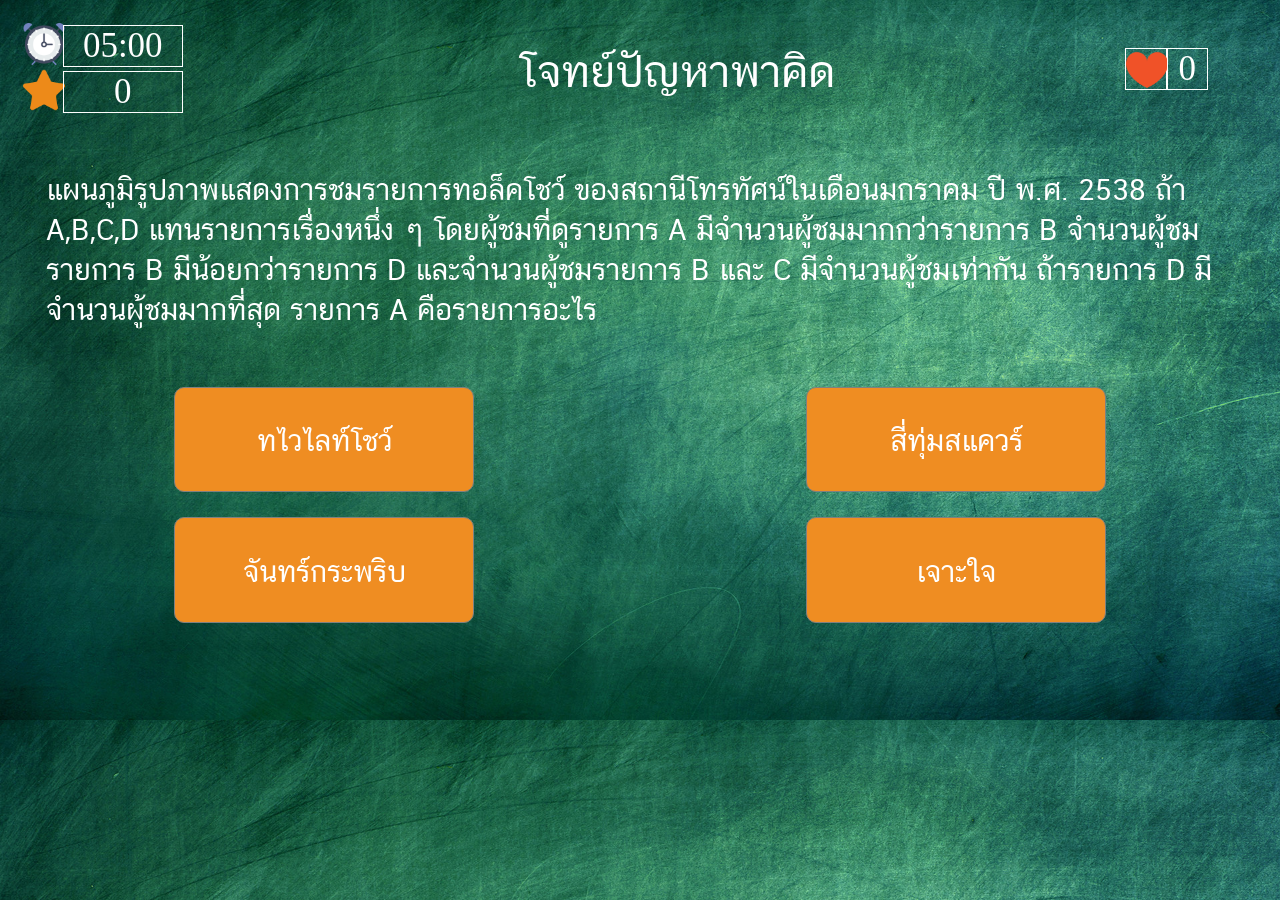
==== Question.html @ bd46302d "mockupUI finish" ====
<!DOCTYPE html>
<html lang="en">

<head>
    <meta charset="UTF-8">
    <meta name="viewport" content="width=device-width, initial-scale=1.0">
    <meta http-equiv="X-UA-Compatible" content="ie=edge">
    <title>Question</title>
    <link href="./resource/css/questionStyle.css" type="text/css" rel="stylesheet">
    <script src="./controQuestion.js"></script>
</head>

<body>
    <div class="columns">
        <div class="column is-2" style="padding:15px">
            <div class="columns">
                <div class="column is-1">
                    <img src="./resource/clock.png" alt="Smiley face" height="42" width="42">
                </div>
                <div class="column is-3 box borderBox">
                    <label id="timeGame" class="font is-2"> 5:00 </label>
                </div>
            </div>
            <div class="columns">
                <div class="column is-1">
                    <img src="./resource/star.png" alt="Smiley face" height="42" width="42">
                </div>
                <div class="column is-3 box borderBox">
                    <label class="font is-2"> 0 </label>
                </div>
            </div>
        </div>
        <div class="column is-4 fontStyle">
            <lable style="margin-left: 26%" class="font is-4"> โจทย์ปัญหาพาคิด</lable>
        </div>
        <div class="column is-1" style="margin-left: 11%">
            <div class="columns">
                <div class="column is-2 box borderBox">
                    <img src="./resource/heart.png" alt="Smiley face" height="42" width="42">
                </div>
                <div class="column is-2 box borderBox">
                    <label class="font is-2"> 0 </label>
                </div>
            </div>
        </div>
    </div>
    <div class="columns">
        <div class="fontStyle question">
            <center>
                <img style="display:none" src="./resource/04.PNG" alt="Smiley face" height="240" width="500">
            </center>
            <lable class="font is-3" class="h2 is-1"> แผนภูมิรูปภาพแสดงการชมรายการทอล็คโชว์
                ของสถานีโทรทัศน์ในเดือนมกราคม ปี พ.ศ. 2538
                ถ้า A,B,C,D แทนรายการเรื่องหนึ่ง ๆ โดยผู้ชมที่ดูรายการ A มีจำนวนผู้ชมมากกว่ารายการ B
                จำนวนผู้ชมรายการ B มีน้อยกว่ารายการ D
                และจำนวนผู้ชมรายการ B และ C มีจำนวนผู้ชมเท่ากัน ถ้ารายการ D มีจำนวนผู้ชมมากที่สุด
                รายการ A คือรายการอะไร</lable>
            <p id="demo"></p>
        </div>
    </div>
    <div class="columns fontStyle">
        <div class="column is-4">
            <center>
                <button class="button is-round is-orange"> ทไวไลท์โชว์</button><br><br>
                <button class="button is-round is-orange"> จันทร์กระพริบ</button>
            </center>
        </div>
        <div class="column is-4">
            <center>
                <button class="button is-round is-orange"> สี่ทุ่มสแควร์</button><br><br>
                <button class="button is-round is-orange"> เจาะใจ</button>
            </center>
        </div>
    </div>
</body>

</html>
---- resource/css/questionStyle.css ----
body{
    background-image: url("../QuestionBackground.jpg");
    background-size: 100%
}
@font-face {
    font-family: 'cs_chatthairegular';
    src: url('cschatthai-webfont.woff2') format('woff2'),
         url('cschatthai-webfont.woff') format('woff');
    font-weight: normal;
    font-style: normal;

}
.columns {
    display: flex;
    align-items: center;
}

.column {
    width: 100%;
}

.column.is-1 {
    flex: none;
    width: 12.5%;
}

.column.is-2 {
    flex: none;
    width: 25%;
}

.column.is-3 {
    flex: none;
    width: 37.5%;
}

.column.is-4 {
    flex: none;
    width: 50%;
}

.column.is-5 {
    flex: none;
    width: 62.5%;
}

.column.is-6 {
    flex: none;
    width: 75%;
}

.column.is-7 {
    flex: none;
    width: 87.5%;
}

.column.is-8 {
    flex: none;
    width: 100%;
}
.font.is-1{
    color : white;
    font-size: 30px;
}
.font.is-2{
    color : white;
    font-size: 35px;
}
.font.is-3{
    color : white;
    font-size: 40px;
}
.font.is-4{
    color : white;
    font-size: 60px;
}
.borderBox{
    border-style: solid;
    border-color:white;
    border-width:1px;
}
.box{
    height: 40px;
    width: 40px;
    text-align:center;
}
.question{
    padding:3%
}
.button {
    display: inline-block;
    box-sizing: border-box;
    padding: 5%;
    margin: .3rem;
    overflow: hidden;
    cursor: pointer;
    border: 1px solid gray;
    background-color: white;
    
    font: 400 40px Arial;
    font-family: 'cs_chatthairegular', sans-serif;
    text-align: center;
    text-overflow: ellipsis;

    text-decoration: none;

    width: 300px;
}
.button.is-round {
    border-radius: 10px;
}
.fontStyle{
    font-family: 'cs_chatthairegular', sans-serif;
    
}

.is-orange {
    background-color: #ef8d22 !important;
    color: white !important;
}
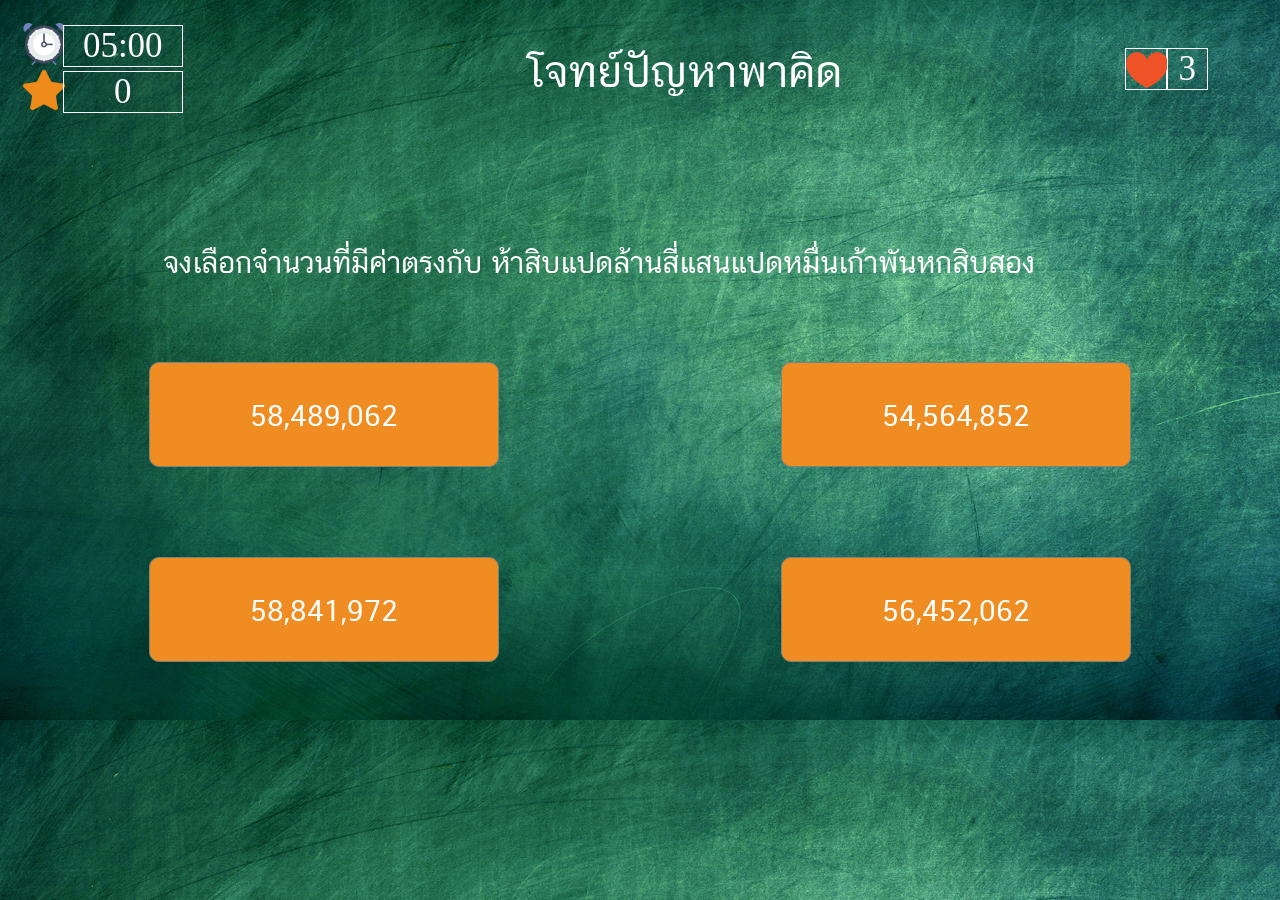
==== commit 3229b9fd: "add contro page function game" ====
--- a/Question.html
+++ b/Question.html
@@ -7,7 +7,7 @@
     <meta http-equiv="X-UA-Compatible" content="ie=edge">
     <title>Question</title>
     <link href="./resource/css/questionStyle.css" type="text/css" rel="stylesheet">
-    <script src="./controQuestion.js"></script>
+
 </head>
 
 <body>
@@ -18,7 +18,7 @@
                     <img src="./resource/clock.png" alt="Smiley face" height="42" width="42">
                 </div>
                 <div class="column is-3 box borderBox">
-                    <label id="timeGame" class="font is-2"> 5:00 </label>
+                    <label id="timeGame" class="font is-2"> 05:00 </label>
                 </div>
             </div>
             <div class="columns">
@@ -26,12 +26,12 @@
                     <img src="./resource/star.png" alt="Smiley face" height="42" width="42">
                 </div>
                 <div class="column is-3 box borderBox">
-                    <label class="font is-2"> 0 </label>
+                    <label id="GameScore" class="font is-2"> 0 </label>
                 </div>
             </div>
         </div>
         <div class="column is-4 fontStyle">
-            <lable style="margin-left: 26%" class="font is-4"> โจทย์ปัญหาพาคิด</lable>
+            <lable style="margin-left: 27%" class="font is-4"> โจทย์ปัญหาพาคิด</lable>
         </div>
         <div class="column is-1" style="margin-left: 11%">
             <div class="columns">
@@ -39,39 +39,39 @@
                     <img src="./resource/heart.png" alt="Smiley face" height="42" width="42">
                 </div>
                 <div class="column is-2 box borderBox">
-                    <label class="font is-2"> 0 </label>
+                    <label id="GameHeart" class="font is-2"> 3 </label>
                 </div>
             </div>
         </div>
     </div>
-    <div class="columns">
-        <div class="fontStyle question">
+    <div class="columns center " style="margin-top:2%">
+        <div class="column is-7 fontStyle question center">
             <center>
-                <img style="display:none" src="./resource/04.PNG" alt="Smiley face" height="240" width="500">
-            </center>
-            <lable class="font is-3" class="h2 is-1"> แผนภูมิรูปภาพแสดงการชมรายการทอล็คโชว์
-                ของสถานีโทรทัศน์ในเดือนมกราคม ปี พ.ศ. 2538
-                ถ้า A,B,C,D แทนรายการเรื่องหนึ่ง ๆ โดยผู้ชมที่ดูรายการ A มีจำนวนผู้ชมมากกว่ารายการ B
-                จำนวนผู้ชมรายการ B มีน้อยกว่ารายการ D
-                และจำนวนผู้ชมรายการ B และ C มีจำนวนผู้ชมเท่ากัน ถ้ารายการ D มีจำนวนผู้ชมมากที่สุด
-                รายการ A คือรายการอะไร</lable>
-            <p id="demo"></p>
+                <img id="imgGame" class="deplay-none" src="./resource/04.PNG" alt="Smiley face" height="360"
+                    width="650"><br><br><br>
+            <lable id="proposition" class="font is-3"> </lable>
+        </center>
         </div>
     </div>
-    <div class="columns fontStyle">
+    <div class="columns fontStyle" style="margin-top:3%">
         <div class="column is-4">
             <center>
-                <button class="button is-round is-orange"> ทไวไลท์โชว์</button><br><br>
-                <button class="button is-round is-orange"> จันทร์กระพริบ</button>
+                <button id="choice1" class="button is-round is-orange" value="choice1" onclick="selectAns(this.value)">
+                </button><br><br><br><br><br><br>
+                <button id="choice2" class="button is-round is-orange" value="choice2" onclick="selectAns(this.value)">
+                </button>
             </center>
         </div>
         <div class="column is-4">
             <center>
-                <button class="button is-round is-orange"> สี่ทุ่มสแควร์</button><br><br>
-                <button class="button is-round is-orange"> เจาะใจ</button>
+                <button id="choice3" class="button is-round is-orange" value="choice3" onclick="selectAns(this.value)">
+                </button><br><br><br><br><br><br>
+                <button id="choice4" class="button is-round is-orange" value="choice4" onclick="selectAns(this.value)">
+                </button>
             </center>
         </div>
     </div>
 </body>
+<script src="./resource/js/controQuestion.js"></script>
 
 </html>
--- a/resource/css/questionStyle.css
+++ b/resource/css/questionStyle.css
@@ -105,7 +105,7 @@
 
     text-decoration: none;
 
-    width: 300px;
+    width: 350px;
 }
 .button.is-round {
     border-radius: 10px;
@@ -114,8 +114,13 @@
     font-family: 'cs_chatthairegular', sans-serif;
     
 }
-
+div.center{
+    align-items: center;
+}
 .is-orange {
     background-color: #ef8d22 !important;
     color: white !important;
+}
+.deplay-none{
+   display:none
 }
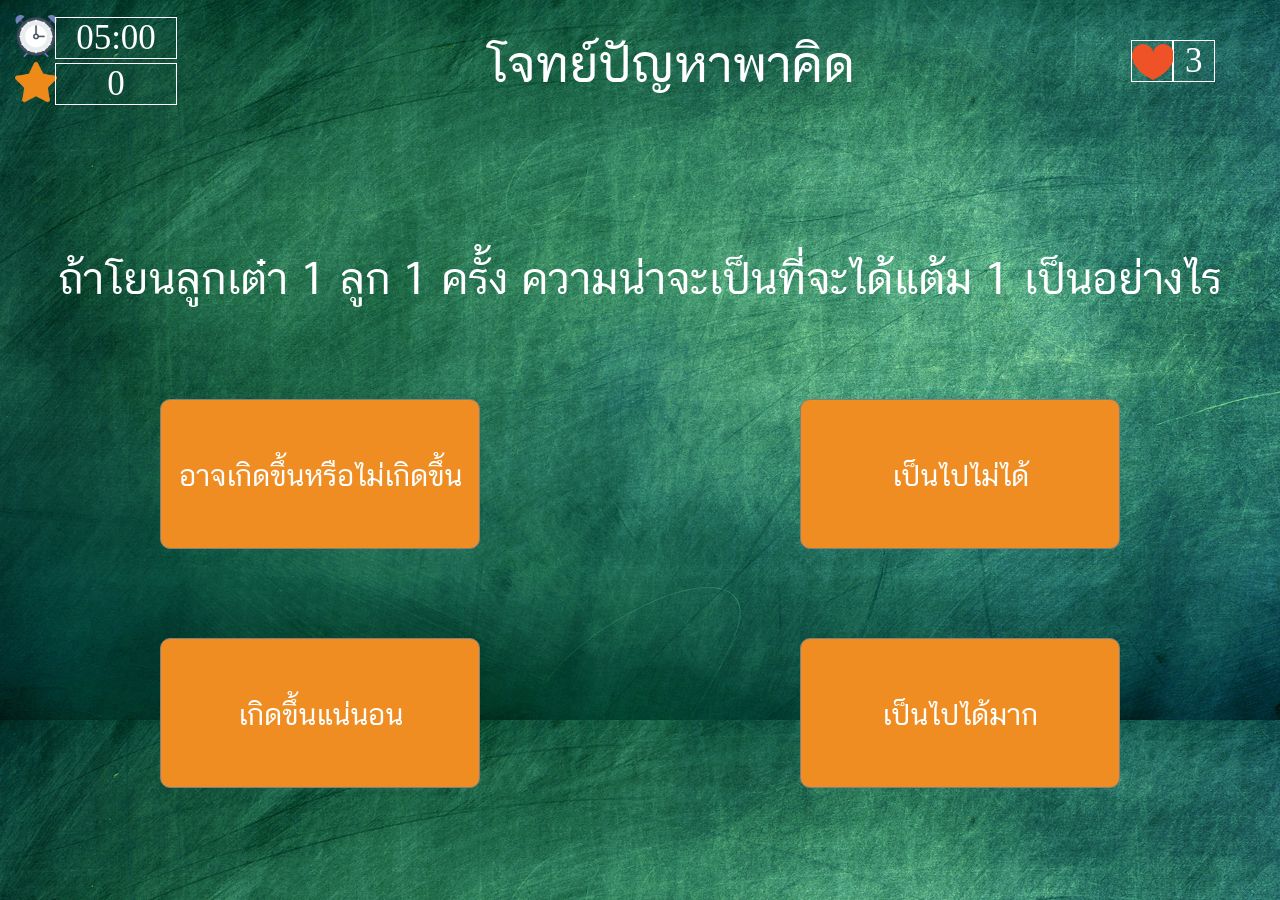
==== commit 070655fc: "finish gameQuestion ,edit Question random number" ====
--- a/Question.html
+++ b/Question.html
@@ -11,67 +11,141 @@
 </head>
 
 <body>
-    <div class="columns">
-        <div class="column is-2" style="padding:15px">
-            <div class="columns">
-                <div class="column is-1">
-                    <img src="./resource/clock.png" alt="Smiley face" height="42" width="42">
+
+    <!---mainGame-->
+    <div id="mainGame">
+        <div class="columns">
+            <div class="column is-2" style="padding:15px">
+                <div class="columns">
+                    <div class="column is-1">
+                        <img src="./resource/clock.png" alt="Smiley face" height="42" width="42">
+                    </div>
+                    <div class="column is-3 box borderBox">
+                        <label id="timeGame" class="font is-2"> 05:00 </label>
+                    </div>
                 </div>
-                <div class="column is-3 box borderBox">
-                    <label id="timeGame" class="font is-2"> 05:00 </label>
+                <div class="columns">
+                    <div class="column is-1">
+                        <img src="./resource/star.png" alt="Smiley face" height="42" width="42">
+                    </div>
+                    <div class="column is-3 box borderBox">
+                        <label id="GameScore" class="font is-2"> 0 </label>
+                    </div>
                 </div>
             </div>
-            <div class="columns">
-                <div class="column is-1">
-                    <img src="./resource/star.png" alt="Smiley face" height="42" width="42">
-                </div>
-                <div class="column is-3 box borderBox">
-                    <label id="GameScore" class="font is-2"> 0 </label>
+            <div class="column is-4 fontStyle">
+                <center>
+                    <lable class="font is-4"> โจทย์ปัญหาพาคิด</lable>
+                </center>
+                <!---style="margin-left: 23%"-->
+            </div>
+            <div class="column is-1" style="margin-left: 11%">
+                <div class="columns">
+                    <div class="column is-2 box borderBox">
+                        <img src="./resource/heart.png" alt="Smiley face" height="42" width="42">
+                    </div>
+                    <div class="column is-2 box borderBox">
+                        <label id="GameHeart" class="font is-2"> 3 </label>
+                    </div>
                 </div>
             </div>
         </div>
-        <div class="column is-4 fontStyle">
-            <lable style="margin-left: 27%" class="font is-4"> โจทย์ปัญหาพาคิด</lable>
+        <div class="columns" style="margin-top:2%">
+            <div class="column fontStyle question center">
+                <center>
+                    <img id="imgGame" class="deplay-none" src="./resource/04.PNG" alt="Smiley face" height="360"
+                        width="650"><br><br><br>
+                    <lable id="proposition" class="font is-3"> </lable>
+                </center>
+            </div>
         </div>
-        <div class="column is-1" style="margin-left: 11%">
-            <div class="columns">
-                <div class="column is-2 box borderBox">
-                    <img src="./resource/heart.png" alt="Smiley face" height="42" width="42">
-                </div>
-                <div class="column is-2 box borderBox">
-                    <label id="GameHeart" class="font is-2"> 3 </label>
-                </div>
+        <div class="columns fontStyle" style="margin-top:3%">
+            <div class="column is-4">
+                <center>
+                    <button id="choice1" class="button is-round is-orange" value="choice1"
+                        onclick="selectAns(this.value)">
+                    </button><br><br><br><br><br><br>
+                    <button id="choice2" class="button is-round is-orange" value="choice2"
+                        onclick="selectAns(this.value)">
+                    </button>
+                </center>
+            </div>
+            <div class="column is-4">
+                <center>
+                    <button id="choice3" class="button is-1 is-round is-orange" value="choice3"
+                        onclick="selectAns(this.value)">
+                    </button><br><br><br><br><br><br>
+                    <button id="choice4" class="button is-1 is-round is-orange" value="choice4"
+                        onclick="selectAns(this.value)">
+                    </button>
+                </center>
             </div>
         </div>
     </div>
-    <div class="columns center " style="margin-top:2%">
-        <div class="column is-7 fontStyle question center">
-            <center>
-                <img id="imgGame" class="deplay-none" src="./resource/04.PNG" alt="Smiley face" height="360"
-                    width="650"><br><br><br>
-            <lable id="proposition" class="font is-3"> </lable>
+
+    <!---ENDGAME-->
+    <div id="endGame" class="deplay-none">
+        <div class="columns">
+            <div class="column">
+                <center>
+                    <img src="./resource/game-over.png">
+                </center>
+            </div>
+        </div>
+        <br>
+        <center>
+            <label id="scoreEndGame" class="font is-3"> </label>
         </center>
+        <br>
+        <br>
+        <br>
+        <br>
+        <div class="columns">
+            <div class="column">
+                <center>
+                    <button id="choice4" class="button is-2 is-round is-orange" onclick="playQuestion()">
+                        เล่นอีก</button>
+                    <button id="choice4" class="button is-2 is-round is-orange" onclick="">
+                        กลับหน้าหลัก</button>
+                </center>
+            </div>
         </div>
     </div>
-    <div class="columns fontStyle" style="margin-top:3%">
-        <div class="column is-4">
-            <center>
-                <button id="choice1" class="button is-round is-orange" value="choice1" onclick="selectAns(this.value)">
-                </button><br><br><br><br><br><br>
-                <button id="choice2" class="button is-round is-orange" value="choice2" onclick="selectAns(this.value)">
-                </button>
-            </center>
+
+    <!--sorceGame-->
+    <div id="scoreGame" class="deplay-none">
+        <br>
+        <br>
+        <br>
+        <br>
+        <br>
+        <div class="columns">
+            <div class="column">
+                <center>
+                    <img src="./resource/award.png" width=200px>
+                    <label class="fontStyle font is-4"> You Win</label>
+                </center>
+            </div>
         </div>
-        <div class="column is-4">
-            <center>
-                <button id="choice3" class="button is-round is-orange" value="choice3" onclick="selectAns(this.value)">
-                </button><br><br><br><br><br><br>
-                <button id="choice4" class="button is-round is-orange" value="choice4" onclick="selectAns(this.value)">
-                </button>
-            </center>
+        <br>
+        <center>
+            <label id="scoreScoreGame" class="font is-3"> </label>
+        </center>
+        <br>
+        <div class="columns">
+            <div class="column">
+                <center>
+                    <button id="choice4" class="button is-2 is-round is-orange" onclick="playQuestion()">
+                        เล่นอีก</button>
+                    <button id="choice4" class="button is-2 is-round is-orange" onclick="">
+                        กลับหน้าหลัก</button>
+                </center>
+            </div>
         </div>
     </div>
+
 </body>
-<script src="./resource/js/controQuestion.js"></script>
+<script src="./resource/js/controQuestion.js">
+</script>
 
 </html>
--- a/resource/css/questionStyle.css
+++ b/resource/css/questionStyle.css
@@ -1,7 +1,9 @@
 
 body{
     background-image: url("../QuestionBackground.jpg");
-    background-size: 100%
+    background-size: 100%;
+    margin:auto;
+    padding:0;
 }
 @font-face {
     font-family: 'cs_chatthairegular';
@@ -69,11 +71,15 @@
 }
 .font.is-3{
     color : white;
-    font-size: 40px;
+    font-size: 60px;
 }
 .font.is-4{
     color : white;
-    font-size: 60px;
+    font-size: 70px;
+}
+.font.is-5{
+    color : white;
+    font-size: 1500px;
 }
 .borderBox{
     border-style: solid;
@@ -86,12 +92,11 @@
     text-align:center;
 }
 .question{
-    padding:3%
+    padding: 50px
 }
 .button {
     display: inline-block;
     box-sizing: border-box;
-    padding: 5%;
     margin: .3rem;
     overflow: hidden;
     cursor: pointer;
@@ -104,8 +109,16 @@
     text-overflow: ellipsis;
 
     text-decoration: none;
-
-    width: 350px;
+    height: 150px;
+    width: 320px;
+}
+.button.is-1{
+    height: 150px;
+    width: 320px;
+}
+.button.is-2{
+    height: 80px;
+    width: 200px;
 }
 .button.is-round {
     border-radius: 10px;
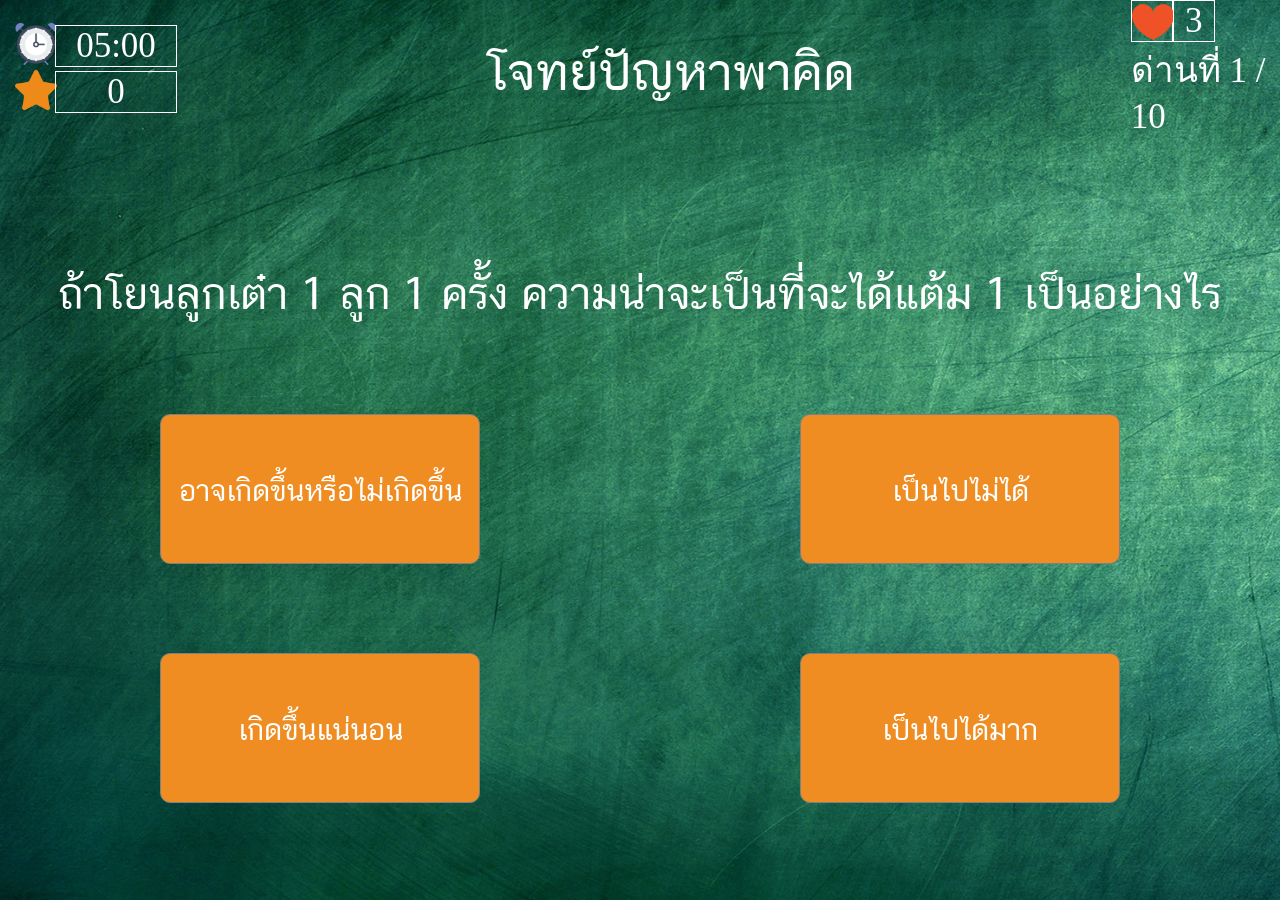
==== commit 74acedfe: "add text levelGame" ====
--- a/Question.html
+++ b/Question.html
@@ -46,6 +46,11 @@
                     </div>
                     <div class="column is-2 box borderBox">
                         <label id="GameHeart" class="font is-2"> 3 </label>
+                    </div>
+                </div>
+                <div class="columns">
+                    <div>
+                        <label id="levelGame" class="font is-2"> ด่านที่ 1 / 10 </label>
                     </div>
                 </div>
             </div>
--- a/resource/css/questionStyle.css
+++ b/resource/css/questionStyle.css
@@ -1,7 +1,8 @@
 
 body{
     background-image: url("../QuestionBackground.jpg");
-    background-size: 100%;
+    background-size: 130%;
+    background-repeat: no-repeat;
     margin:auto;
     padding:0;
 }
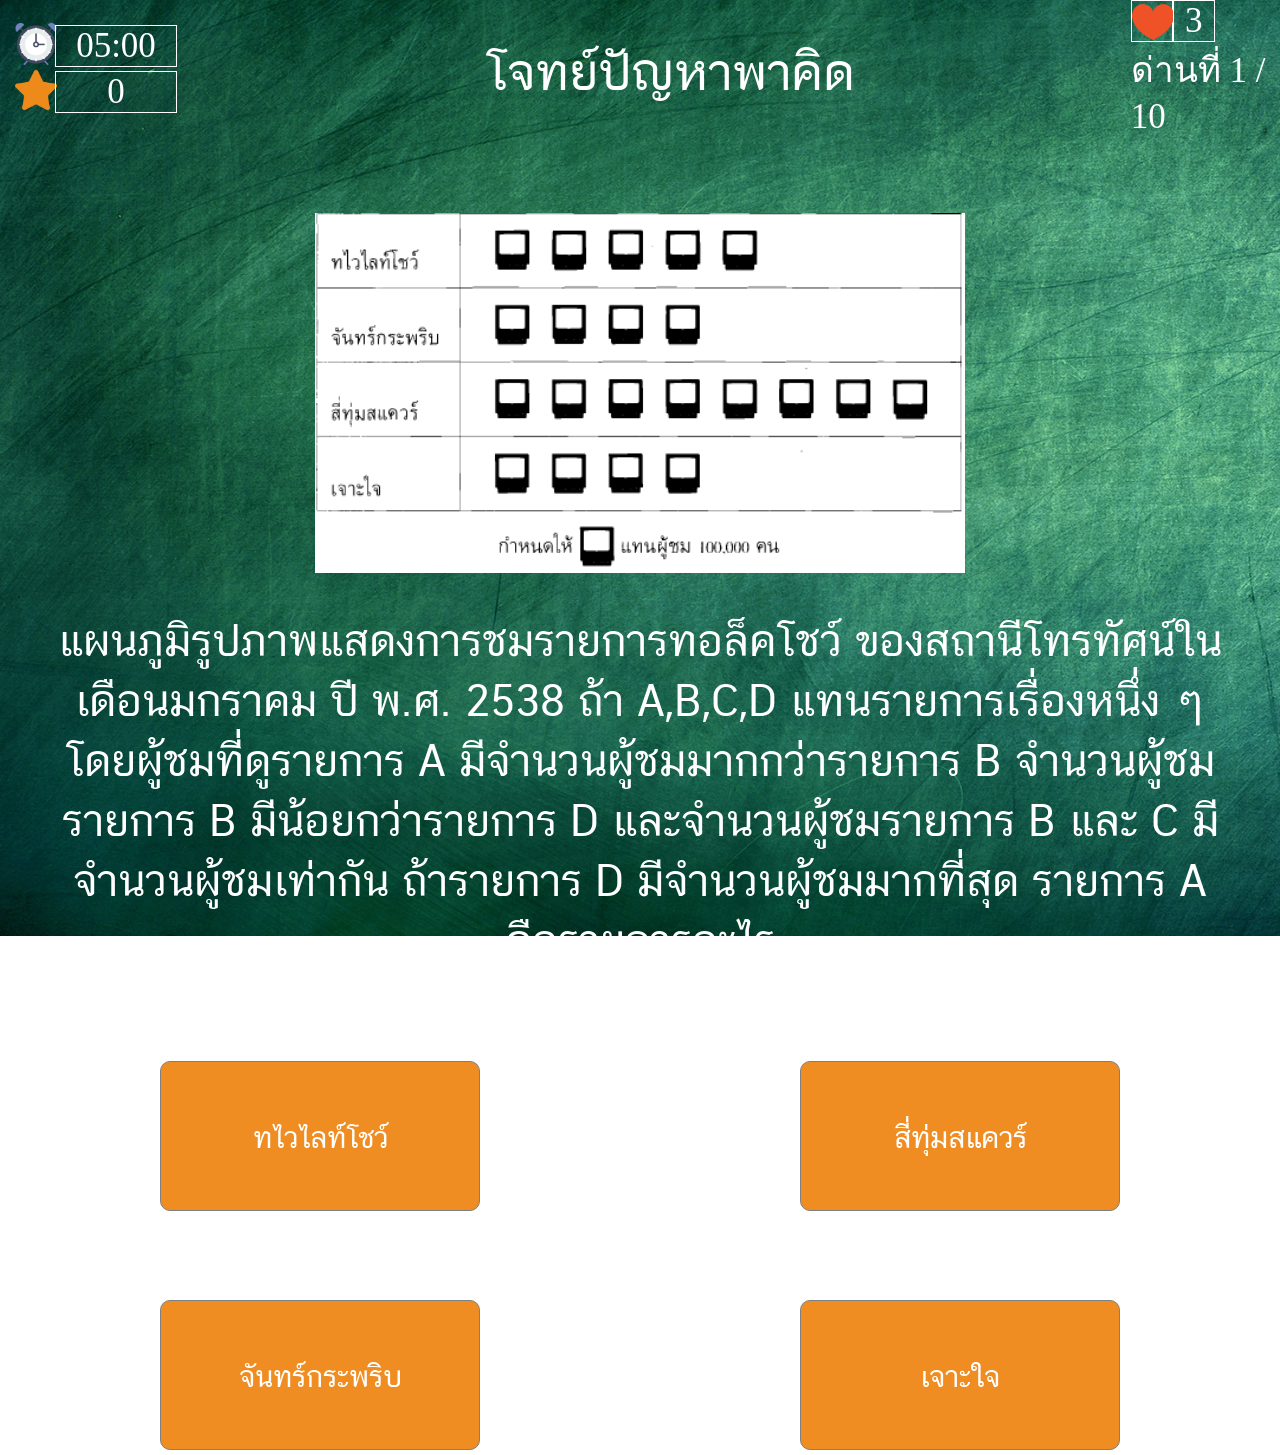
==== commit 1c9aaeac: "finish mainGame selectGame" ====
--- a/Question.html
+++ b/Question.html
@@ -6,12 +6,11 @@
     <meta name="viewport" content="width=device-width, initial-scale=1.0">
     <meta http-equiv="X-UA-Compatible" content="ie=edge">
     <title>Question</title>
-    <link href="./resource/css/questionStyle.css" type="text/css" rel="stylesheet">
+    <link href="./resource/css/gameStyle.css" type="text/css" rel="stylesheet">
 
 </head>
 
-<body>
-
+<body class="questionGame">
     <!---mainGame-->
     <div id="mainGame">
         <div class="columns">
@@ -20,7 +19,7 @@
                     <div class="column is-1">
                         <img src="./resource/clock.png" alt="Smiley face" height="42" width="42">
                     </div>
-                    <div class="column is-3 box borderBox">
+                    <div class="column is-3 box borderBox size-1">
                         <label id="timeGame" class="font is-2"> 05:00 </label>
                     </div>
                 </div>
@@ -28,7 +27,7 @@
                     <div class="column is-1">
                         <img src="./resource/star.png" alt="Smiley face" height="42" width="42">
                     </div>
-                    <div class="column is-3 box borderBox">
+                    <div class="column is-3 box borderBox size-1">
                         <label id="GameScore" class="font is-2"> 0 </label>
                     </div>
                 </div>
@@ -41,10 +40,10 @@
             </div>
             <div class="column is-1" style="margin-left: 11%">
                 <div class="columns">
-                    <div class="column is-2 box borderBox">
+                    <div class="column is-2 box borderBox size-1">
                         <img src="./resource/heart.png" alt="Smiley face" height="42" width="42">
                     </div>
-                    <div class="column is-2 box borderBox">
+                    <div class="column is-2 box borderBox size-1">
                         <label id="GameHeart" class="font is-2"> 3 </label>
                     </div>
                 </div>
--- a/resource/css/gameStyle.css
+++ b/resource/css/gameStyle.css
@@ -0,0 +1,196 @@
+/*---font---*/
+@font-face {
+    font-family: 'cs_chatthairegular';
+    src: url('cschatthai-webfont.woff2') format('woff2'),
+         url('cschatthai-webfont.woff') format('woff');
+    font-weight: normal;
+    font-style: normal;
+
+}
+@font-face {
+    font-family: 'printable4ubold';
+    src: url('printable4u_bold_ver_1.00-webfont.woff2') format('woff2'),
+         url('printable4u_bold_ver_1.00-webfont.woff') format('woff');
+    font-weight: normal;
+    font-style: normal;
+
+}
+/*--body--*/
+body.questionGame{
+    background-image: url("../QuestionBackground.jpg");
+    background-size: 130%;
+    background-repeat: no-repeat;
+    margin:auto;
+    padding:0;
+}
+
+body.mainGame{
+    background-image: url("../main-bg.png");
+    /*background-color:#1a5b45;*/
+    background-size: 130%;
+    background-repeat: no-repeat;
+    margin:auto;
+    padding:0;
+}
+/*--flexBox--*/
+.columns {
+    display: flex;
+    align-items: center;
+}
+
+.column {
+    width: 100%;
+}
+
+.column.is-1 {
+    flex: none;
+    width: 12.5%;
+}
+
+.column.is-2 {
+    flex: none;
+    width: 25%;
+}
+
+.column.is-3 {
+    flex: none;
+    width: 37.5%;
+}
+
+.column.is-4 {
+    flex: none;
+    width: 50%;
+}
+
+.column.is-5 {
+    flex: none;
+    width: 62.5%;
+}
+
+.column.is-6 {
+    flex: none;
+    width: 75%;
+}
+
+.column.is-7 {
+    flex: none;
+    width: 87.5%;
+}
+
+.column.is-8 {
+    flex: none;
+    width: 100%;
+}
+.column.is-9 {
+    flex: none;
+    width: 33%;
+}
+/*--font size--*/
+.font.is-1{
+    color : white;
+    font-size: 30px;
+}
+.font.is-2{
+    color : white;
+    font-size: 35px;
+}
+.font.is-3{
+    color : white;
+    font-size: 60px;
+}
+.font.is-4{
+    color : white;
+    font-size: 70px;
+}
+.font.is-5{
+    color : white;
+    font-size: 1500px;
+}
+.font.is-6{
+    color : greenyellow;
+    font-size: 260px;
+}
+.font.is-7{
+    color : white;
+    font-size: 100px;
+}
+.font.is-8{
+    color : greenyellow;
+    font-size: 100px;
+}
+.borderBox{
+    border-style: solid;
+    border-color:white;
+   
+}
+.borderBox.size-1{
+    border-width:1px;
+}
+.borderBox.size-3{
+    border-width:3px;
+}
+/*--custom--*/
+.fontStyle{
+    font-family: 'cs_chatthairegular', sans-serif;
+}
+.fontStyleMain{
+    font-family: 'printable4ubold', sans-serif;
+}
+.is-orange {
+    background-color: #ef8d22 !important;
+    color: white !important;
+}
+.box{
+    height: 40px;
+    width: 40px;
+    text-align:center;
+}
+.question{
+    padding: 50px
+}
+.button {
+    display: inline-block;
+    box-sizing: border-box;
+    margin: .3rem;
+    overflow: hidden;
+    cursor: pointer;
+    border: 1px solid gray;
+    background-color: white;
+    
+    font: 400 40px Arial;
+    font-family: 'cs_chatthairegular', sans-serif;
+    text-align: center;
+    text-overflow: ellipsis;
+
+    text-decoration: none;
+    height: 150px;
+    width: 320px;
+}
+.action{
+    cursor: pointer;
+}
+.button.is-1{
+    height: 150px;
+    width: 320px;
+}
+.button.is-2{
+    height: 80px;
+    width: 200px;
+}
+.button.is-round {
+    border-radius: 10px;
+}
+div.center{
+    align-items: center;
+}
+.deplay-none{
+   display:none
+}
+
+blink {
+    animation: blinker 0.6s linear infinite;
+    color: white;
+   }
+  @keyframes blinker {  
+    50% { opacity: 0; }
+   }
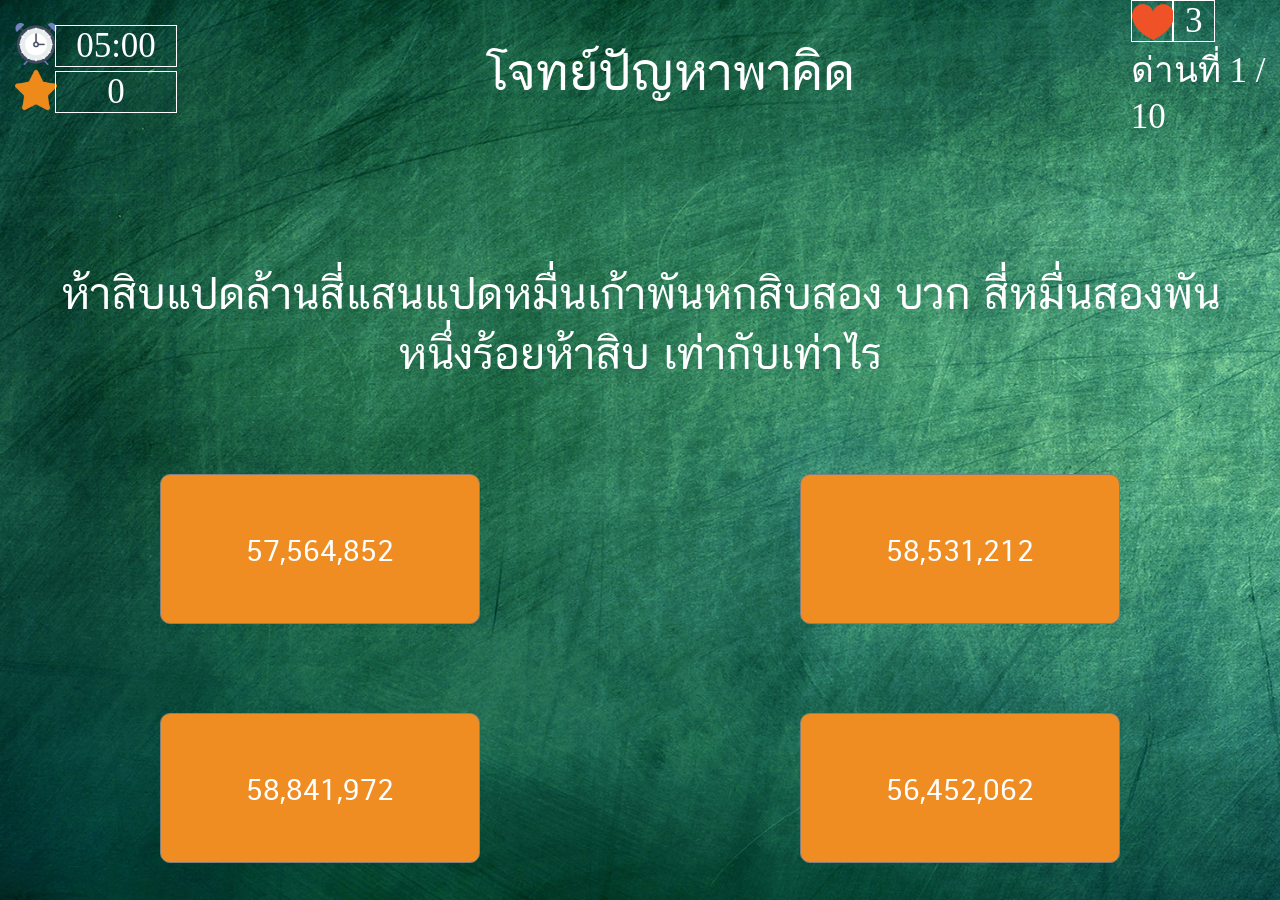
==== commit 031e7e67: "add function gotomainGame" ====
--- a/Question.html
+++ b/Question.html
@@ -109,7 +109,7 @@
                 <center>
                     <button id="choice4" class="button is-2 is-round is-orange" onclick="playQuestion()">
                         เล่นอีก</button>
-                    <button id="choice4" class="button is-2 is-round is-orange" onclick="">
+                    <button id="choice4" class="button is-2 is-round is-orange" onclick="goBabyGod()">
                         กลับหน้าหลัก</button>
                 </center>
             </div>
